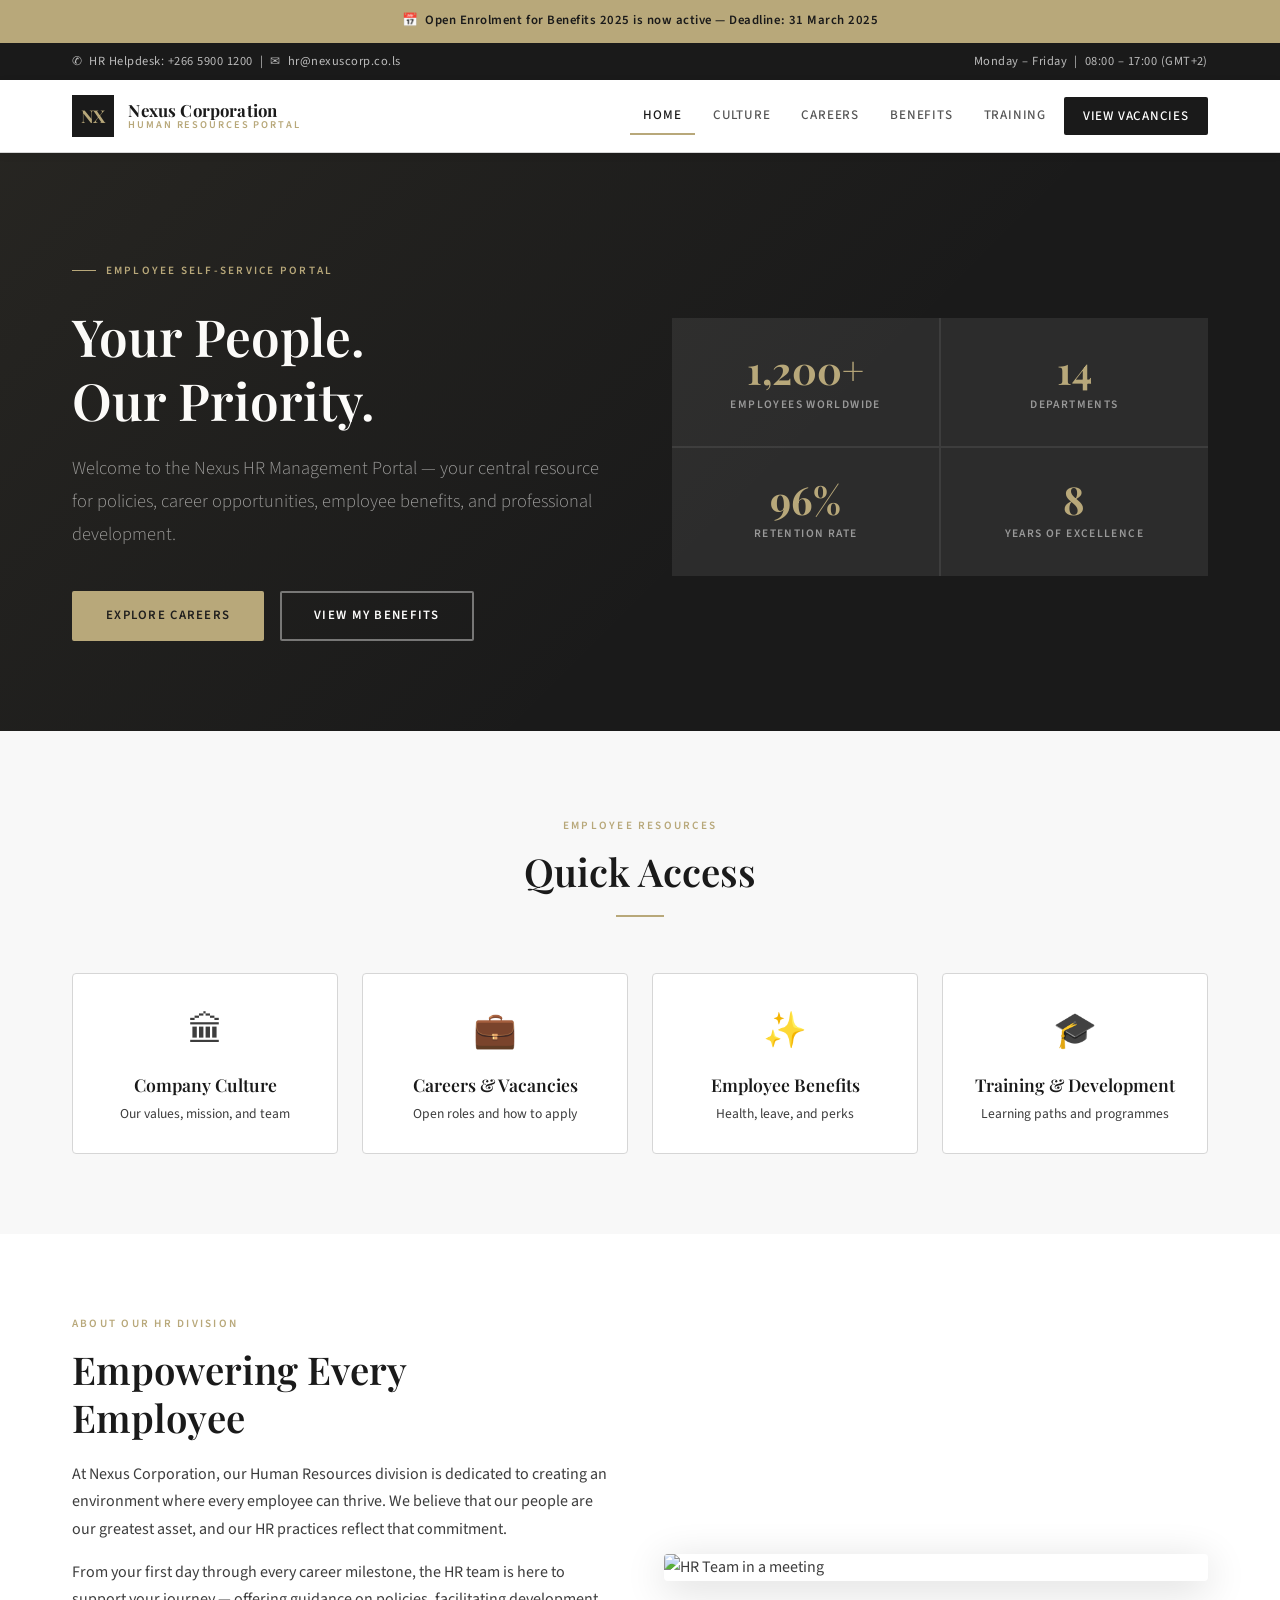
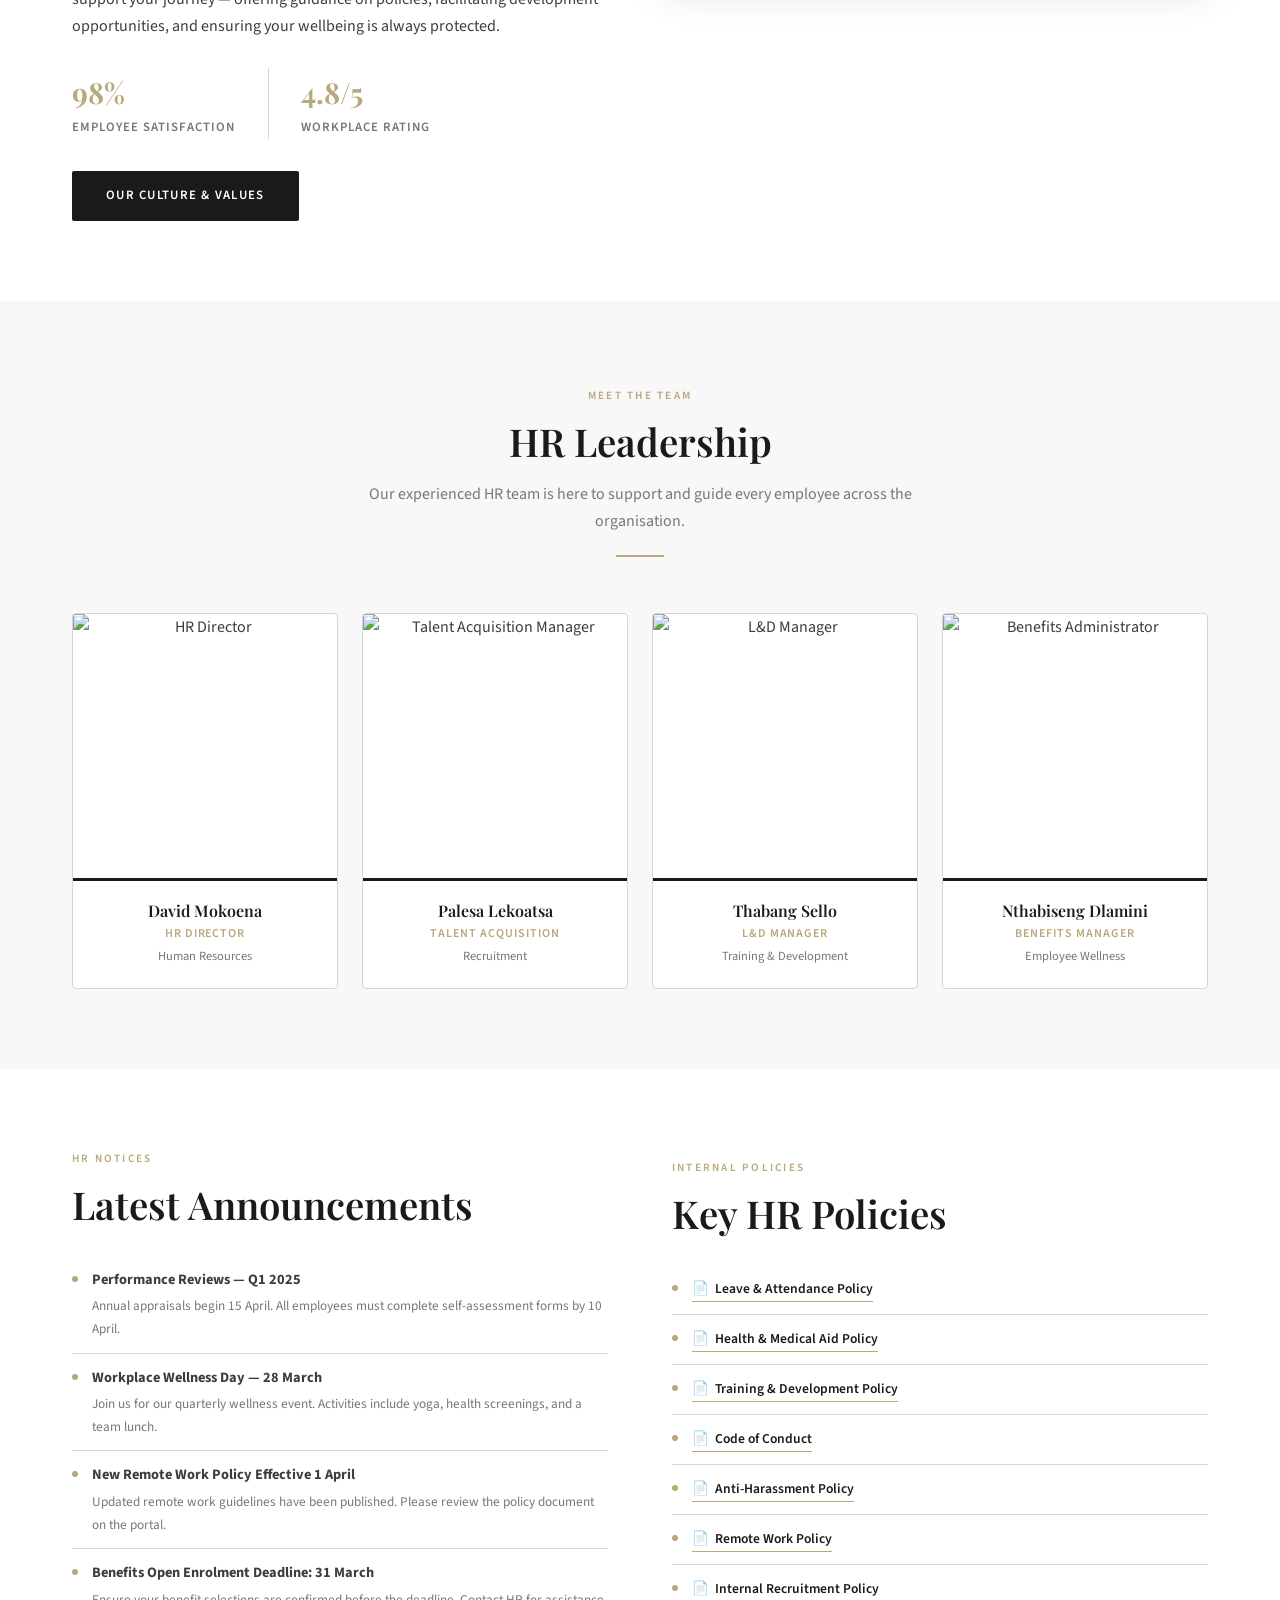
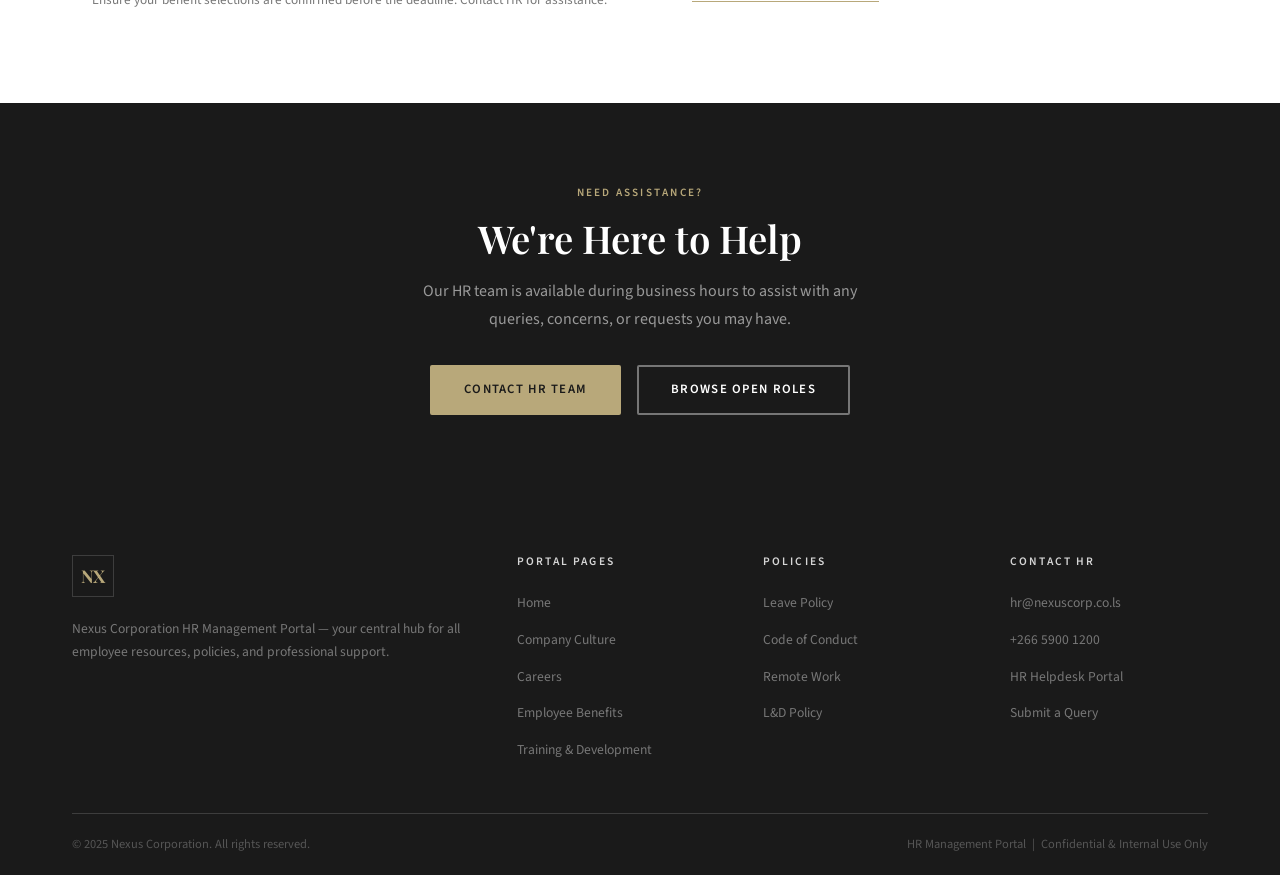
==== index.html @ 18fb72d0 "Add files via upload" ====
<!DOCTYPE html>
<html lang="en">
<head>
  <meta charset="UTF-8" />
  <meta name="viewport" content="width=device-width, initial-scale=1.0" />
  <title>Home — Nexus HR Management Portal</title>
  <link rel="stylesheet" href="style.css" />
</head>
<body>

  <!-- Announcement -->
  <div class="announcement">
    &#128197; &nbsp;Open Enrolment for Benefits 2025 is now active — Deadline: 31 March 2025
  </div>

  <!-- Top Bar -->
  <div class="top-bar">
    <div class="container">
      <span>&#9990; &nbsp;HR Helpdesk: +266 5900 1200 &nbsp;|&nbsp; &#9993; &nbsp;hr@nexuscorp.co.ls</span>
      <span>Monday – Friday &nbsp;|&nbsp; 08:00 – 17:00 (GMT+2)</span>
    </div>
  </div>

  <!-- Navigation -->
  <nav class="navbar">
    <div class="container">
      <a href="index.html" class="logo">
        <div class="logo-mark"><span>NX</span></div>
        <div class="logo-text">
          <span class="company">Nexus Corporation</span>
          <span class="portal">Human Resources Portal</span>
        </div>
      </a>
      <div class="nav-links">
        <a href="index.html" class="active">Home</a>
        <a href="culture.html">Culture</a>
        <a href="careers.html">Careers</a>
        <a href="benefits.html">Benefits</a>
        <a href="training.html">Training</a>
        <a href="careers.html" class="nav-cta">View Vacancies</a>
      </div>
    </div>
  </nav>

  <!-- Hero -->
  <section class="hero">
    <div class="container">
      <div class="hero-grid">
        <div>
          <div class="hero-tag">Employee Self-Service Portal</div>
          <h1>Your People.<br>Our Priority.</h1>
          <p class="lead">
            Welcome to the Nexus HR Management Portal — your central resource for policies, career opportunities, employee benefits, and professional development.
          </p>
          <div class="hero-actions">
            <a href="careers.html" class="btn btn-primary">Explore Careers</a>
            <a href="benefits.html" class="btn btn-outline">View My Benefits</a>
          </div>
        </div>
        <div class="hero-stats">
          <div class="stat-box">
            <div class="number">1,200+</div>
            <div class="label">Employees Worldwide</div>
          </div>
          <div class="stat-box">
            <div class="number">14</div>
            <div class="label">Departments</div>
          </div>
          <div class="stat-box">
            <div class="number">96%</div>
            <div class="label">Retention Rate</div>
          </div>
          <div class="stat-box">
            <div class="number">8</div>
            <div class="label">Years of Excellence</div>
          </div>
        </div>
      </div>
    </div>
  </section>

  <!-- Quick Access -->
  <section class="section section--grey">
    <div class="container">
      <div class="section-header">
        <span class="overline">Employee Resources</span>
        <h2>Quick Access</h2>
        <div class="divider"></div>
      </div>
      <div class="grid-4">
        <a href="culture.html" class="card" style="text-decoration:none;">
          <div class="card-body" style="text-align:center;">
            <div style="font-size:2.2rem; margin-bottom:0.75rem;">&#127963;</div>
            <h4 style="margin-bottom:0.4rem;">Company Culture</h4>
            <p style="font-size:0.85rem;margin:0;">Our values, mission, and team</p>
          </div>
        </a>
        <a href="careers.html" class="card" style="text-decoration:none;">
          <div class="card-body" style="text-align:center;">
            <div style="font-size:2.2rem; margin-bottom:0.75rem;">&#128188;</div>
            <h4 style="margin-bottom:0.4rem;">Careers &amp; Vacancies</h4>
            <p style="font-size:0.85rem;margin:0;">Open roles and how to apply</p>
          </div>
        </a>
        <a href="benefits.html" class="card" style="text-decoration:none;">
          <div class="card-body" style="text-align:center;">
            <div style="font-size:2.2rem; margin-bottom:0.75rem;">&#10024;</div>
            <h4 style="margin-bottom:0.4rem;">Employee Benefits</h4>
            <p style="font-size:0.85rem;margin:0;">Health, leave, and perks</p>
          </div>
        </a>
        <a href="training.html" class="card" style="text-decoration:none;">
          <div class="card-body" style="text-align:center;">
            <div style="font-size:2.2rem; margin-bottom:0.75rem;">&#127891;</div>
            <h4 style="margin-bottom:0.4rem;">Training &amp; Development</h4>
            <p style="font-size:0.85rem;margin:0;">Learning paths and programmes</p>
          </div>
        </a>
      </div>
    </div>
  </section>

  <!-- About Section -->
  <section class="section">
    <div class="container">
      <div class="grid-2">
        <div>
          <span class="overline" style="font-size:0.7rem;font-weight:600;letter-spacing:0.2em;text-transform:uppercase;color:var(--gold);display:block;margin-bottom:0.75rem;">About Our HR Division</span>
          <h2 style="margin-bottom:1.25rem;">Empowering Every<br>Employee</h2>
          <p>
            At Nexus Corporation, our Human Resources division is dedicated to creating an environment where every employee can thrive. We believe that our people are our greatest asset, and our HR practices reflect that commitment.
          </p>
          <p>
            From your first day through every career milestone, the HR team is here to support your journey — offering guidance on policies, facilitating development opportunities, and ensuring your wellbeing is always protected.
          </p>
          <div style="display:flex; gap:2rem; margin-top:1.75rem;">
            <div>
              <div style="font-family:var(--font-display);font-size:1.8rem;font-weight:700;color:var(--gold);">98%</div>
              <div style="font-size:0.8rem;color:var(--text-muted);font-weight:600;text-transform:uppercase;letter-spacing:0.08em;">Employee Satisfaction</div>
            </div>
            <div style="width:1px;background:var(--grey-200);"></div>
            <div>
              <div style="font-family:var(--font-display);font-size:1.8rem;font-weight:700;color:var(--gold);">4.8/5</div>
              <div style="font-size:0.8rem;color:var(--text-muted);font-weight:600;text-transform:uppercase;letter-spacing:0.08em;">Workplace Rating</div>
            </div>
          </div>
          <div style="margin-top:2rem;">
            <a href="culture.html" class="btn btn-dark">Our Culture &amp; Values</a>
          </div>
        </div>
        <div>
          <img
            src="https://images.unsplash.com/photo-1573496359142-b8d87734a5a2?w=700&auto=format&fit=crop&q=80"
            alt="HR Team in a meeting"
            style="border-radius:var(--radius-md);box-shadow:var(--shadow-lg);"
          />
        </div>
      </div>
    </div>
  </section>

  <!-- HR Team Snapshot -->
  <section class="section section--grey">
    <div class="container">
      <div class="section-header">
        <span class="overline">Meet the Team</span>
        <h2>HR Leadership</h2>
        <p>Our experienced HR team is here to support and guide every employee across the organisation.</p>
        <div class="divider"></div>
      </div>
      <div class="grid-4">
        <div class="staff-card">
          <img src="https://images.unsplash.com/photo-1560250097-0b93528c311a?w=400&auto=format&fit=crop&q=80" alt="HR Director" />
          <div class="staff-info">
            <h4>David Mokoena</h4>
            <div class="role">HR Director</div>
            <div class="dept">Human Resources</div>
          </div>
        </div>
        <div class="staff-card">
          <img src="https://images.unsplash.com/photo-1573496359142-b8d87734a5a2?w=400&auto=format&fit=crop&q=80" alt="Talent Acquisition Manager" />
          <div class="staff-info">
            <h4>Palesa Lekoatsa</h4>
            <div class="role">Talent Acquisition</div>
            <div class="dept">Recruitment</div>
          </div>
        </div>
        <div class="staff-card">
          <img src="https://images.unsplash.com/photo-1507003211169-0a1dd7228f2d?w=400&auto=format&fit=crop&q=80" alt="L&D Manager" />
          <div class="staff-info">
            <h4>Thabang Sello</h4>
            <div class="role">L&amp;D Manager</div>
            <div class="dept">Training &amp; Development</div>
          </div>
        </div>
        <div class="staff-card">
          <img src="https://images.unsplash.com/photo-1580489944761-15a19d654956?w=400&auto=format&fit=crop&q=80" alt="Benefits Administrator" />
          <div class="staff-info">
            <h4>Nthabiseng Dlamini</h4>
            <div class="role">Benefits Manager</div>
            <div class="dept">Employee Wellness</div>
          </div>
        </div>
      </div>
    </div>
  </section>

  <!-- Announcements -->
  <section class="section">
    <div class="container">
      <div class="grid-2" style="gap:4rem;">
        <div>
          <span class="overline" style="font-size:0.7rem;font-weight:600;letter-spacing:0.2em;text-transform:uppercase;color:var(--gold);display:block;margin-bottom:0.75rem;">HR Notices</span>
          <h2 style="margin-bottom:1.75rem;">Latest Announcements</h2>
          <ul class="styled-list">
            <li>
              <div>
                <strong>Performance Reviews — Q1 2025</strong>
                <p style="font-size:0.83rem;color:var(--text-muted);margin:0.2rem 0 0;">Annual appraisals begin 15 April. All employees must complete self-assessment forms by 10 April.</p>
              </div>
            </li>
            <li>
              <div>
                <strong>Workplace Wellness Day — 28 March</strong>
                <p style="font-size:0.83rem;color:var(--text-muted);margin:0.2rem 0 0;">Join us for our quarterly wellness event. Activities include yoga, health screenings, and a team lunch.</p>
              </div>
            </li>
            <li>
              <div>
                <strong>New Remote Work Policy Effective 1 April</strong>
                <p style="font-size:0.83rem;color:var(--text-muted);margin:0.2rem 0 0;">Updated remote work guidelines have been published. Please review the policy document on the portal.</p>
              </div>
            </li>
            <li>
              <div>
                <strong>Benefits Open Enrolment Deadline: 31 March</strong>
                <p style="font-size:0.83rem;color:var(--text-muted);margin:0.2rem 0 0;">Ensure your benefit selections are confirmed before the deadline. Contact HR for assistance.</p>
              </div>
            </li>
          </ul>
        </div>
        <div>
          <span class="overline" style="font-size:0.7rem;font-weight:600;letter-spacing:0.2em;text-transform:uppercase;color:var(--gold);display:block;margin-bottom:0.75rem;">Internal Policies</span>
          <h2 style="margin-bottom:1.75rem;">Key HR Policies</h2>
          <ul class="styled-list">
            <li><a href="benefits.html" class="policy-link">&#128196; &nbsp;Leave &amp; Attendance Policy</a></li>
            <li><a href="benefits.html" class="policy-link">&#128196; &nbsp;Health &amp; Medical Aid Policy</a></li>
            <li><a href="training.html" class="policy-link">&#128196; &nbsp;Training &amp; Development Policy</a></li>
            <li><a href="culture.html" class="policy-link">&#128196; &nbsp;Code of Conduct</a></li>
            <li><a href="culture.html" class="policy-link">&#128196; &nbsp;Anti-Harassment Policy</a></li>
            <li><a href="benefits.html" class="policy-link">&#128196; &nbsp;Remote Work Policy</a></li>
            <li><a href="careers.html" class="policy-link">&#128196; &nbsp;Internal Recruitment Policy</a></li>
          </ul>
        </div>
      </div>
    </div>
  </section>

  <!-- CTA -->
  <section class="section section--dark">
    <div class="container" style="text-align:center;">
      <span style="font-size:0.7rem;font-weight:600;letter-spacing:0.2em;text-transform:uppercase;color:var(--gold);display:block;margin-bottom:0.75rem;">Need Assistance?</span>
      <h2 style="color:var(--white);margin-bottom:1rem;">We're Here to Help</h2>
      <p style="max-width:480px;margin:0 auto 2rem;color:var(--grey-400);">
        Our HR team is available during business hours to assist with any queries, concerns, or requests you may have.
      </p>
      <div style="display:flex;gap:1rem;justify-content:center;flex-wrap:wrap;">
        <a href="mailto:hr@nexuscorp.co.ls" class="btn btn-primary">Contact HR Team</a>
        <a href="careers.html" class="btn btn-outline">Browse Open Roles</a>
      </div>
    </div>
  </section>

  <!-- Footer -->
  <footer>
    <div class="container">
      <div class="footer-top">
        <div class="footer-brand">
          <div class="logo-mark"><span>NX</span></div>
          <p>Nexus Corporation HR Management Portal — your central hub for all employee resources, policies, and professional support.</p>
        </div>
        <div class="footer-col">
          <h5>Portal Pages</h5>
          <ul>
            <li><a href="index.html">Home</a></li>
            <li><a href="culture.html">Company Culture</a></li>
            <li><a href="careers.html">Careers</a></li>
            <li><a href="benefits.html">Employee Benefits</a></li>
            <li><a href="training.html">Training &amp; Development</a></li>
          </ul>
        </div>
        <div class="footer-col">
          <h5>Policies</h5>
          <ul>
            <li><a href="benefits.html">Leave Policy</a></li>
            <li><a href="culture.html">Code of Conduct</a></li>
            <li><a href="benefits.html">Remote Work</a></li>
            <li><a href="training.html">L&amp;D Policy</a></li>
          </ul>
        </div>
        <div class="footer-col">
          <h5>Contact HR</h5>
          <ul>
            <li><a href="mailto:hr@nexuscorp.co.ls">hr@nexuscorp.co.ls</a></li>
            <li><a href="tel:+26659001200">+266 5900 1200</a></li>
            <li><a href="#">HR Helpdesk Portal</a></li>
            <li><a href="#">Submit a Query</a></li>
          </ul>
        </div>
      </div>
      <div class="footer-bottom">
        <span>&copy; 2025 Nexus Corporation. All rights reserved.</span>
        <span>HR Management Portal &nbsp;|&nbsp; Confidential &amp; Internal Use Only</span>
      </div>
    </div>
  </footer>

</body>
</html>
---- style.css ----
/* ============================================================
   NEXUS HR MANAGEMENT PORTAL — Global Stylesheet
   Theme: Formal Corporate | Dark Grey & Silver
   ============================================================ */

@import url('https://fonts.googleapis.com/css2?family=Playfair+Display:wght@400;600;700&family=Source+Sans+3:wght@300;400;500;600&display=swap');

/* ── CSS Variables ─────────────────────────────────────────── */
:root {
  --grey-900: #1a1a1a;
  --grey-800: #2c2c2c;
  --grey-700: #3d3d3d;
  --grey-600: #555555;
  --grey-500: #777777;
  --grey-400: #999999;
  --grey-300: #bbbbbb;
  --grey-200: #d6d6d6;
  --grey-100: #f0f0f0;
  --grey-50:  #f8f8f8;

  --accent:        #8a8a8a;
  --accent-light:  #c0c0c0;
  --gold:          #b8a87a;
  --gold-light:    #d4c99e;

  --white: #ffffff;
  --text-dark:  #1a1a1a;
  --text-body:  #3d3d3d;
  --text-muted: #777777;

  --nav-height: 72px;
  --border: 1px solid #d6d6d6;
  --border-dark: 1px solid #3d3d3d;
  --shadow-sm: 0 2px 8px rgba(0,0,0,0.08);
  --shadow-md: 0 4px 20px rgba(0,0,0,0.12);
  --shadow-lg: 0 8px 40px rgba(0,0,0,0.16);

  --radius: 2px;
  --radius-md: 4px;

  --font-display: 'Playfair Display', Georgia, serif;
  --font-body: 'Source Sans 3', 'Segoe UI', sans-serif;

  --transition: 0.25s ease;
}

/* ── Reset & Base ───────────────────────────────────────────── */
*, *::before, *::after { box-sizing: border-box; margin: 0; padding: 0; }

html { scroll-behavior: smooth; font-size: 16px; }

body {
  font-family: var(--font-body);
  color: var(--text-body);
  background: var(--white);
  line-height: 1.7;
  -webkit-font-smoothing: antialiased;
}

img { max-width: 100%; height: auto; display: block; }
a  { color: inherit; text-decoration: none; }
ul, ol { list-style: none; }

/* ── Typography ─────────────────────────────────────────────── */
h1, h2, h3, h4, h5 {
  font-family: var(--font-display);
  color: var(--grey-900);
  line-height: 1.25;
  font-weight: 600;
}
h1 { font-size: clamp(2rem, 4vw, 3.2rem); }
h2 { font-size: clamp(1.6rem, 3vw, 2.4rem); }
h3 { font-size: clamp(1.2rem, 2vw, 1.6rem); }
h4 { font-size: 1.1rem; }

p { margin-bottom: 1rem; color: var(--text-body); }

.lead {
  font-size: 1.15rem;
  color: var(--text-muted);
  font-weight: 300;
  line-height: 1.8;
}

/* ── Layout Utilities ───────────────────────────────────────── */
.container {
  max-width: 1200px;
  margin: 0 auto;
  padding: 0 2rem;
}

.section {
  padding: 80px 0;
}

.section--grey {
  background: var(--grey-50);
}

.section--dark {
  background: var(--grey-900);
  color: var(--white);
}

.section--dark h1,
.section--dark h2,
.section--dark h3,
.section--dark h4 {
  color: var(--white);
}

.section--dark p { color: var(--grey-300); }

.grid-2 { display: grid; grid-template-columns: 1fr 1fr; gap: 3rem; align-items: center; }
.grid-3 { display: grid; grid-template-columns: repeat(3, 1fr); gap: 2rem; }
.grid-4 { display: grid; grid-template-columns: repeat(4, 1fr); gap: 1.5rem; }

.flex { display: flex; }
.flex-center { display: flex; align-items: center; justify-content: center; }
.flex-between { display: flex; align-items: center; justify-content: space-between; }
.flex-col { flex-direction: column; }
.gap-1 { gap: 1rem; }
.gap-2 { gap: 2rem; }

/* ── Section Headers ────────────────────────────────────────── */
.section-header {
  text-align: center;
  margin-bottom: 3.5rem;
}

.section-header .overline {
  display: inline-block;
  font-size: 0.7rem;
  font-weight: 600;
  letter-spacing: 0.2em;
  text-transform: uppercase;
  color: var(--gold);
  margin-bottom: 0.75rem;
}

.section-header h2 { margin-bottom: 1rem; }

.section-header p {
  max-width: 560px;
  margin: 0 auto;
  color: var(--text-muted);
}

.divider {
  width: 48px;
  height: 2px;
  background: var(--gold);
  margin: 1.25rem auto 0;
}

/* ── Top Bar ────────────────────────────────────────────────── */
.top-bar {
  background: var(--grey-900);
  color: var(--grey-300);
  font-size: 0.78rem;
  letter-spacing: 0.04em;
  padding: 8px 0;
}

.top-bar .container {
  display: flex;
  justify-content: space-between;
  align-items: center;
}

.top-bar a {
  color: var(--grey-300);
  transition: color var(--transition);
}
.top-bar a:hover { color: var(--gold); }

/* ── Navigation ─────────────────────────────────────────────── */
.navbar {
  background: var(--white);
  border-bottom: var(--border);
  position: sticky;
  top: 0;
  z-index: 1000;
  box-shadow: var(--shadow-sm);
}

.navbar .container {
  display: flex;
  align-items: center;
  justify-content: space-between;
  height: var(--nav-height);
}

.logo {
  display: flex;
  align-items: center;
  gap: 0.9rem;
}

.logo-mark {
  width: 42px;
  height: 42px;
  background: var(--grey-900);
  display: flex;
  align-items: center;
  justify-content: center;
  flex-shrink: 0;
}

.logo-mark span {
  font-family: var(--font-display);
  font-size: 1.1rem;
  font-weight: 700;
  color: var(--gold);
  letter-spacing: -0.02em;
}

.logo-text {
  display: flex;
  flex-direction: column;
  line-height: 1.1;
}

.logo-text .company {
  font-family: var(--font-display);
  font-size: 1.05rem;
  font-weight: 700;
  color: var(--grey-900);
  letter-spacing: 0.01em;
}

.logo-text .portal {
  font-size: 0.65rem;
  font-weight: 600;
  letter-spacing: 0.18em;
  text-transform: uppercase;
  color: var(--gold);
}

.nav-links {
  display: flex;
  align-items: center;
  gap: 0.25rem;
}

.nav-links a {
  font-size: 0.82rem;
  font-weight: 500;
  letter-spacing: 0.06em;
  text-transform: uppercase;
  color: var(--grey-600);
  padding: 0.45rem 0.85rem;
  border-bottom: 2px solid transparent;
  transition: color var(--transition), border-color var(--transition);
}

.nav-links a:hover,
.nav-links a.active {
  color: var(--grey-900);
  border-bottom-color: var(--gold);
}

.nav-cta {
  background: var(--grey-900) !important;
  color: var(--white) !important;
  padding: 0.5rem 1.2rem !important;
  border: none !important;
  border-radius: var(--radius) !important;
  transition: background var(--transition) !important;
}
.nav-cta:hover { background: var(--grey-700) !important; }

/* ── Hero ───────────────────────────────────────────────────── */
.hero {
  background: var(--grey-900);
  position: relative;
  overflow: hidden;
  padding: 100px 0 90px;
}

.hero::before {
  content: '';
  position: absolute;
  inset: 0;
  background: linear-gradient(135deg, rgba(184,168,122,0.08) 0%, transparent 60%);
  pointer-events: none;
}

.hero-grid {
  display: grid;
  grid-template-columns: 1fr 1fr;
  gap: 4rem;
  align-items: center;
}

.hero-tag {
  display: inline-flex;
  align-items: center;
  gap: 0.6rem;
  font-size: 0.7rem;
  font-weight: 600;
  letter-spacing: 0.2em;
  text-transform: uppercase;
  color: var(--gold);
  margin-bottom: 1.5rem;
}

.hero-tag::before {
  content: '';
  display: block;
  width: 24px;
  height: 1px;
  background: var(--gold);
}

.hero h1 { color: var(--white); margin-bottom: 1.25rem; }

.hero .lead {
  color: var(--grey-400);
  margin-bottom: 2.5rem;
}

.hero-actions {
  display: flex;
  gap: 1rem;
  flex-wrap: wrap;
}

.hero-stats {
  display: grid;
  grid-template-columns: 1fr 1fr;
  gap: 1.5px;
  background: var(--grey-700);
}

.stat-box {
  background: var(--grey-800);
  padding: 2rem;
  text-align: center;
}

.stat-box .number {
  font-family: var(--font-display);
  font-size: 2.4rem;
  font-weight: 700;
  color: var(--gold);
  line-height: 1;
  margin-bottom: 0.4rem;
}

.stat-box .label {
  font-size: 0.72rem;
  font-weight: 600;
  letter-spacing: 0.12em;
  text-transform: uppercase;
  color: var(--grey-400);
}

/* ── Buttons ────────────────────────────────────────────────── */
.btn {
  display: inline-flex;
  align-items: center;
  gap: 0.5rem;
  padding: 0.75rem 2rem;
  font-family: var(--font-body);
  font-size: 0.8rem;
  font-weight: 600;
  letter-spacing: 0.1em;
  text-transform: uppercase;
  border: 2px solid transparent;
  cursor: pointer;
  transition: all var(--transition);
  border-radius: var(--radius);
  text-decoration: none;
}

.btn-primary {
  background: var(--gold);
  color: var(--grey-900);
  border-color: var(--gold);
}
.btn-primary:hover {
  background: var(--gold-light);
  border-color: var(--gold-light);
}

.btn-outline {
  background: transparent;
  color: var(--white);
  border-color: rgba(255,255,255,0.4);
}
.btn-outline:hover {
  border-color: var(--white);
  background: rgba(255,255,255,0.06);
}

.btn-dark {
  background: var(--grey-900);
  color: var(--white);
  border-color: var(--grey-900);
}
.btn-dark:hover { background: var(--grey-700); border-color: var(--grey-700); }

.btn-outline-dark {
  background: transparent;
  color: var(--grey-900);
  border-color: var(--grey-300);
}
.btn-outline-dark:hover {
  border-color: var(--grey-900);
}

.btn-sm {
  padding: 0.5rem 1.25rem;
  font-size: 0.75rem;
}

/* ── Cards ──────────────────────────────────────────────────── */
.card {
  background: var(--white);
  border: var(--border);
  border-radius: var(--radius-md);
  overflow: hidden;
  transition: box-shadow var(--transition), transform var(--transition);
}

.card:hover {
  box-shadow: var(--shadow-md);
  transform: translateY(-2px);
}

.card-body { padding: 1.75rem; }
.card-img { width: 100%; aspect-ratio: 16/9; object-fit: cover; }

/* ── Page Banner ────────────────────────────────────────────── */
.page-banner {
  background: var(--grey-900);
  padding: 64px 0 56px;
  position: relative;
  overflow: hidden;
}

.page-banner::after {
  content: '';
  position: absolute;
  bottom: 0; left: 0; right: 0;
  height: 3px;
  background: linear-gradient(90deg, var(--gold) 0%, transparent 70%);
}

.page-banner .overline {
  font-size: 0.68rem;
  font-weight: 600;
  letter-spacing: 0.22em;
  text-transform: uppercase;
  color: var(--gold);
  display: block;
  margin-bottom: 0.75rem;
}

.page-banner h1 { color: var(--white); margin-bottom: 0.75rem; }
.page-banner p { color: var(--grey-400); max-width: 520px; }

/* ── Tables ─────────────────────────────────────────────────── */
table {
  width: 100%;
  border-collapse: collapse;
  font-size: 0.9rem;
}
th {
  background: var(--grey-900);
  color: var(--white);
  padding: 0.85rem 1.25rem;
  text-align: left;
  font-family: var(--font-body);
  font-size: 0.72rem;
  font-weight: 600;
  letter-spacing: 0.12em;
  text-transform: uppercase;
}
td {
  padding: 0.85rem 1.25rem;
  border-bottom: var(--border);
  color: var(--text-body);
}
tr:last-child td { border-bottom: none; }
tr:hover td { background: var(--grey-50); }

/* ── Policy List Style ──────────────────────────────────────── */
.styled-list {
  list-style: none;
  padding: 0;
}

.styled-list li {
  display: flex;
  align-items: flex-start;
  gap: 0.85rem;
  padding: 0.75rem 0;
  border-bottom: var(--border);
  font-size: 0.9rem;
  color: var(--text-body);
}
.styled-list li:last-child { border-bottom: none; }

.styled-list li::before {
  content: '';
  display: block;
  width: 6px;
  height: 6px;
  border-radius: 50%;
  background: var(--gold);
  margin-top: 0.5rem;
  flex-shrink: 0;
}

.numbered-list {
  counter-reset: step;
  list-style: none;
  padding: 0;
}

.numbered-list li {
  counter-increment: step;
  display: flex;
  gap: 1.25rem;
  padding: 1rem 0;
  border-bottom: var(--border);
  align-items: flex-start;
}

.numbered-list li::before {
  content: counter(step, decimal-leading-zero);
  font-family: var(--font-display);
  font-size: 1.1rem;
  color: var(--gold);
  font-weight: 700;
  min-width: 28px;
  flex-shrink: 0;
}

/* ── Badge / Tag ────────────────────────────────────────────── */
.badge {
  display: inline-block;
  padding: 0.25rem 0.75rem;
  font-size: 0.68rem;
  font-weight: 600;
  letter-spacing: 0.1em;
  text-transform: uppercase;
  border-radius: 2px;
}

.badge-open { background: #e8f5e9; color: #2e7d32; }
.badge-closed { background: #fce4ec; color: #c62828; }
.badge-grey { background: var(--grey-100); color: var(--grey-600); }
.badge-gold { background: #fdf5e0; color: #7a6535; }

/* ── Staff Card ─────────────────────────────────────────────── */
.staff-card {
  background: var(--white);
  border: var(--border);
  border-radius: var(--radius-md);
  overflow: hidden;
  text-align: center;
  transition: box-shadow var(--transition), transform var(--transition);
}

.staff-card:hover {
  box-shadow: var(--shadow-md);
  transform: translateY(-3px);
}

.staff-card img {
  width: 100%;
  aspect-ratio: 1;
  object-fit: cover;
}

.staff-info {
  padding: 1.25rem;
  border-top: 3px solid var(--grey-900);
}

.staff-info h4 {
  font-size: 1rem;
  margin-bottom: 0.2rem;
}

.staff-info .role {
  font-size: 0.75rem;
  color: var(--gold);
  font-weight: 600;
  letter-spacing: 0.08em;
  text-transform: uppercase;
  margin-bottom: 0.1rem;
}

.staff-info .dept {
  font-size: 0.78rem;
  color: var(--text-muted);
}

/* ── Info Box ───────────────────────────────────────────────── */
.info-box {
  border-left: 3px solid var(--gold);
  background: var(--grey-50);
  padding: 1.5rem 1.75rem;
  margin: 2rem 0;
  border-radius: 0 var(--radius-md) var(--radius-md) 0;
}

.info-box h4 { margin-bottom: 0.5rem; }
.info-box p { margin: 0; font-size: 0.9rem; }

/* ── Benefit Card ───────────────────────────────────────────── */
.benefit-card {
  background: var(--white);
  border: var(--border);
  border-radius: var(--radius-md);
  padding: 2rem;
  position: relative;
  overflow: hidden;
  transition: box-shadow var(--transition), transform var(--transition);
}
.benefit-card:hover {
  box-shadow: var(--shadow-md);
  transform: translateY(-2px);
}

.benefit-card::before {
  content: '';
  position: absolute;
  top: 0; left: 0; right: 0;
  height: 3px;
  background: var(--gold);
}

.benefit-icon {
  font-size: 1.8rem;
  margin-bottom: 1rem;
  display: block;
}

.benefit-card h4 { margin-bottom: 0.5rem; }
.benefit-card p { font-size: 0.88rem; color: var(--text-muted); margin: 0; }

/* ── Training Track ─────────────────────────────────────────── */
.track-card {
  background: var(--white);
  border: var(--border);
  border-radius: var(--radius-md);
  overflow: hidden;
}

.track-header {
  background: var(--grey-900);
  padding: 1.5rem;
  color: var(--white);
}

.track-header .duration {
  font-size: 0.72rem;
  font-weight: 600;
  letter-spacing: 0.12em;
  text-transform: uppercase;
  color: var(--gold);
  margin-bottom: 0.5rem;
}

.track-body { padding: 1.5rem; }
.track-body p { font-size: 0.88rem; color: var(--text-muted); margin-bottom: 1rem; }

/* ── Video Wrapper ──────────────────────────────────────────── */
.video-wrapper {
  position: relative;
  padding-bottom: 56.25%;
  height: 0;
  overflow: hidden;
  border-radius: var(--radius-md);
  box-shadow: var(--shadow-lg);
}

.video-wrapper iframe {
  position: absolute;
  top: 0; left: 0;
  width: 100%;
  height: 100%;
  border: 0;
}

/* ── Culture Pillar ─────────────────────────────────────────── */
.pillar {
  padding: 2rem;
  border: var(--border);
  border-radius: var(--radius-md);
  position: relative;
  background: var(--white);
  transition: box-shadow var(--transition);
}
.pillar:hover { box-shadow: var(--shadow-sm); }

.pillar-num {
  font-family: var(--font-display);
  font-size: 3.5rem;
  font-weight: 700;
  color: var(--grey-100);
  position: absolute;
  top: 1rem; right: 1.5rem;
  line-height: 1;
}

.pillar h4 { margin-bottom: 0.5rem; }
.pillar p { font-size: 0.88rem; color: var(--text-muted); margin: 0; }

/* ── Footer ─────────────────────────────────────────────────── */
footer {
  background: var(--grey-900);
  color: var(--grey-400);
}

.footer-top {
  padding: 60px 0 40px;
  display: grid;
  grid-template-columns: 2fr 1fr 1fr 1fr;
  gap: 3rem;
  border-bottom: var(--border-dark);
}

.footer-brand .logo-mark {
  margin-bottom: 1.25rem;
  border: 1px solid var(--grey-700);
}

.footer-brand p {
  font-size: 0.85rem;
  color: var(--grey-500);
  line-height: 1.75;
}

.footer-col h5 {
  font-family: var(--font-body);
  font-size: 0.72rem;
  font-weight: 600;
  letter-spacing: 0.18em;
  text-transform: uppercase;
  color: var(--grey-200);
  margin-bottom: 1.25rem;
}

.footer-col ul { list-style: none; }
.footer-col ul li { margin-bottom: 0.6rem; }
.footer-col ul li a {
  font-size: 0.85rem;
  color: var(--grey-500);
  transition: color var(--transition);
}
.footer-col ul li a:hover { color: var(--gold); }

.footer-bottom {
  padding: 1.25rem 0;
  display: flex;
  justify-content: space-between;
  align-items: center;
  font-size: 0.78rem;
  color: var(--grey-600);
}

/* ── Breadcrumb ─────────────────────────────────────────────── */
.breadcrumb {
  display: flex;
  align-items: center;
  gap: 0.5rem;
  font-size: 0.78rem;
  color: var(--grey-400);
  margin-bottom: 1rem;
}
.breadcrumb a { color: var(--grey-400); }
.breadcrumb a:hover { color: var(--gold); }
.breadcrumb span { color: var(--grey-500); }

/* ── Announcement Banner ────────────────────────────────────── */
.announcement {
  background: var(--gold);
  color: var(--grey-900);
  text-align: center;
  padding: 0.65rem 1rem;
  font-size: 0.8rem;
  font-weight: 600;
  letter-spacing: 0.04em;
}

/* ── Policy Link ────────────────────────────────────────────── */
.policy-link {
  display: inline-flex;
  align-items: center;
  gap: 0.4rem;
  font-size: 0.85rem;
  font-weight: 600;
  color: var(--grey-900);
  border-bottom: 1px solid var(--gold);
  padding-bottom: 1px;
  transition: color var(--transition), border-color var(--transition);
}
.policy-link:hover { color: var(--gold); }

/* ── Sidebar Layout ─────────────────────────────────────────── */
.layout-sidebar {
  display: grid;
  grid-template-columns: 1fr 300px;
  gap: 3rem;
  align-items: start;
}

.sidebar-card {
  background: var(--grey-50);
  border: var(--border);
  border-radius: var(--radius-md);
  padding: 1.75rem;
}

.sidebar-card h4 {
  font-size: 0.85rem;
  font-weight: 600;
  letter-spacing: 0.1em;
  text-transform: uppercase;
  margin-bottom: 1rem;
  color: var(--grey-700);
  padding-bottom: 0.75rem;
  border-bottom: var(--border);
}

/* ── Responsive ─────────────────────────────────────────────── */
@media (max-width: 1024px) {
  .grid-4 { grid-template-columns: repeat(2, 1fr); }
  .footer-top { grid-template-columns: 1fr 1fr; }
}

@media (max-width: 768px) {
  .grid-2,
  .grid-3,
  .hero-grid {
    grid-template-columns: 1fr;
    gap: 2rem;
  }

  .nav-links { display: none; }
  .top-bar .container { flex-direction: column; gap: 0.3rem; text-align: center; }

  .hero { padding: 60px 0; }

  .layout-sidebar {
    grid-template-columns: 1fr;
  }

  .footer-top {
    grid-template-columns: 1fr;
    gap: 2rem;
  }

  .footer-bottom { flex-direction: column; gap: 0.5rem; text-align: center; }
}

@media (max-width: 480px) {
  .grid-4 { grid-template-columns: 1fr; }
  .container { padding: 0 1rem; }
  .section { padding: 50px 0; }
}
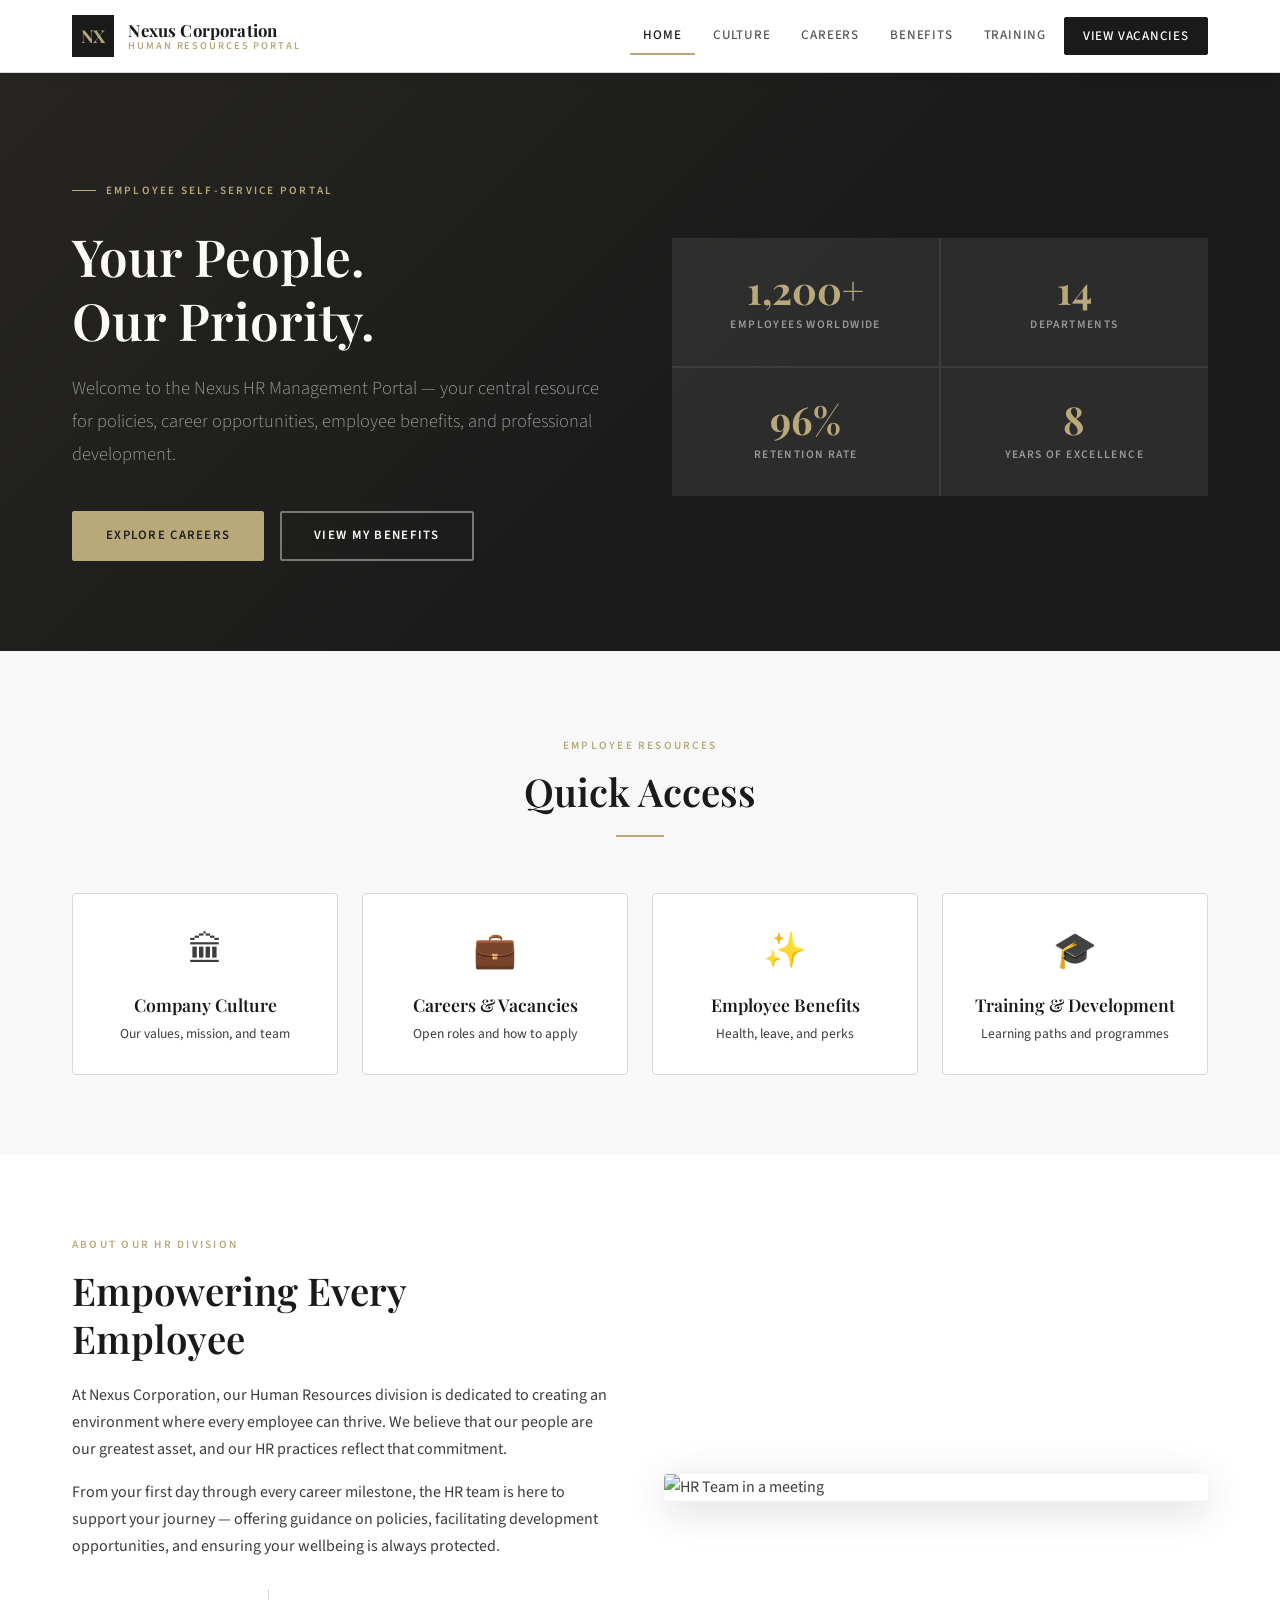
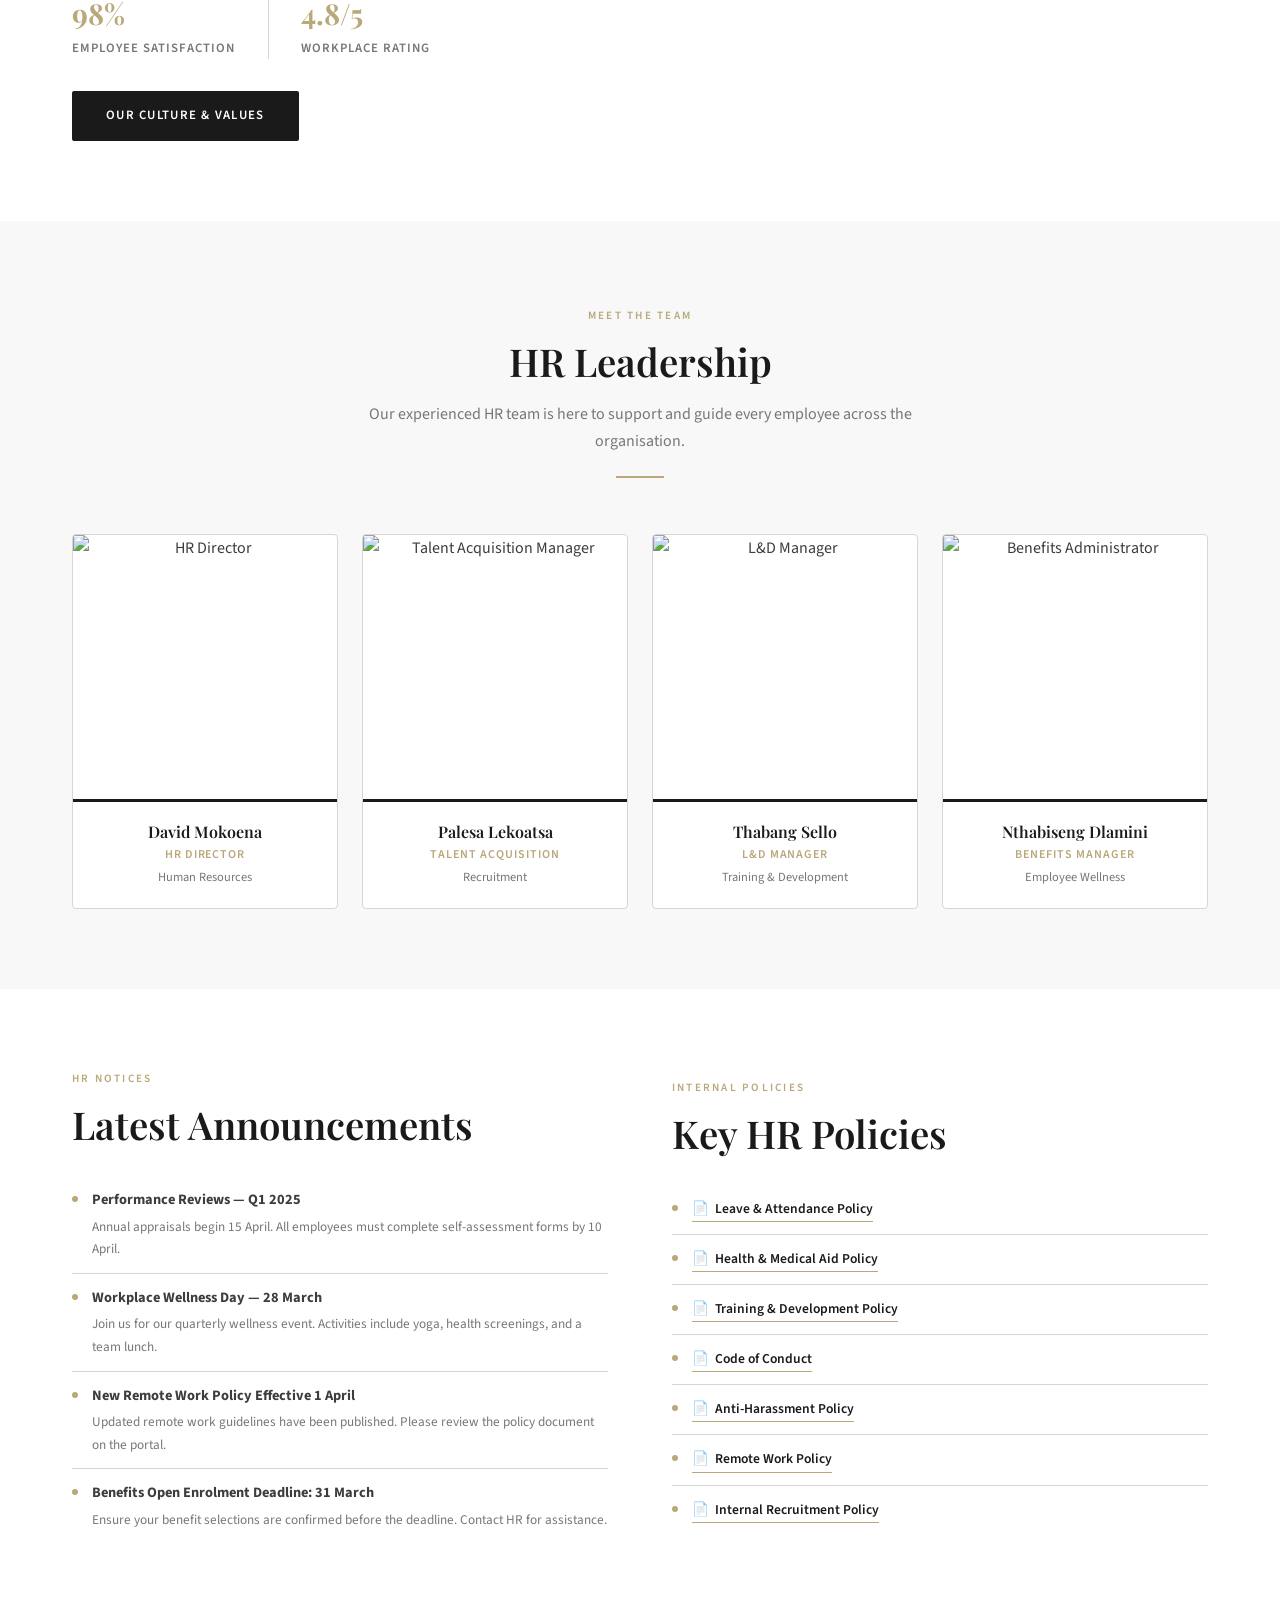
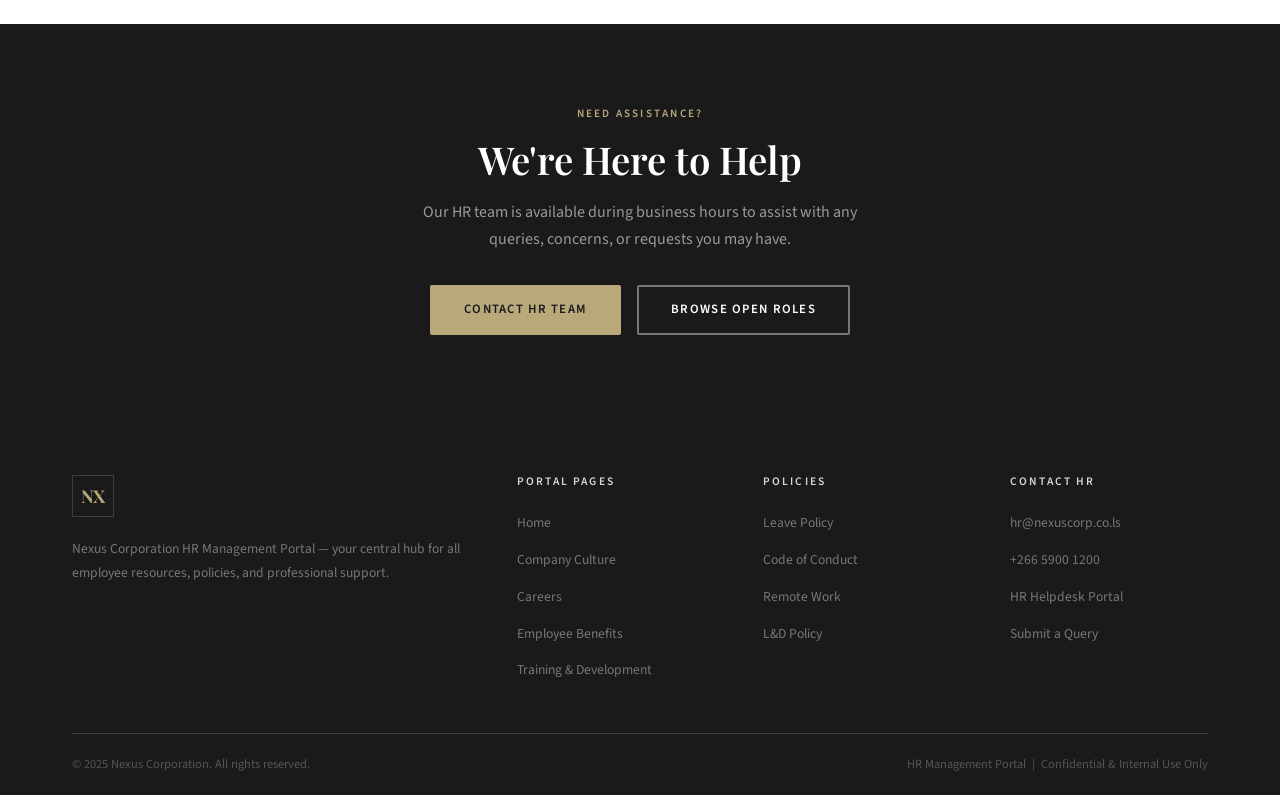
==== commit 1bfa0935: "Remove announcement and top bar from index.html Removed the announcement and top bar sections from t" ====
--- a/index.html
+++ b/index.html
@@ -7,19 +7,6 @@
   <link rel="stylesheet" href="style.css" />
 </head>
 <body>
-
-  <!-- Announcement -->
-  <div class="announcement">
-    &#128197; &nbsp;Open Enrolment for Benefits 2025 is now active — Deadline: 31 March 2025
-  </div>
-
-  <!-- Top Bar -->
-  <div class="top-bar">
-    <div class="container">
-      <span>&#9990; &nbsp;HR Helpdesk: +266 5900 1200 &nbsp;|&nbsp; &#9993; &nbsp;hr@nexuscorp.co.ls</span>
-      <span>Monday – Friday &nbsp;|&nbsp; 08:00 – 17:00 (GMT+2)</span>
-    </div>
-  </div>
 
   <!-- Navigation -->
   <nav class="navbar">
